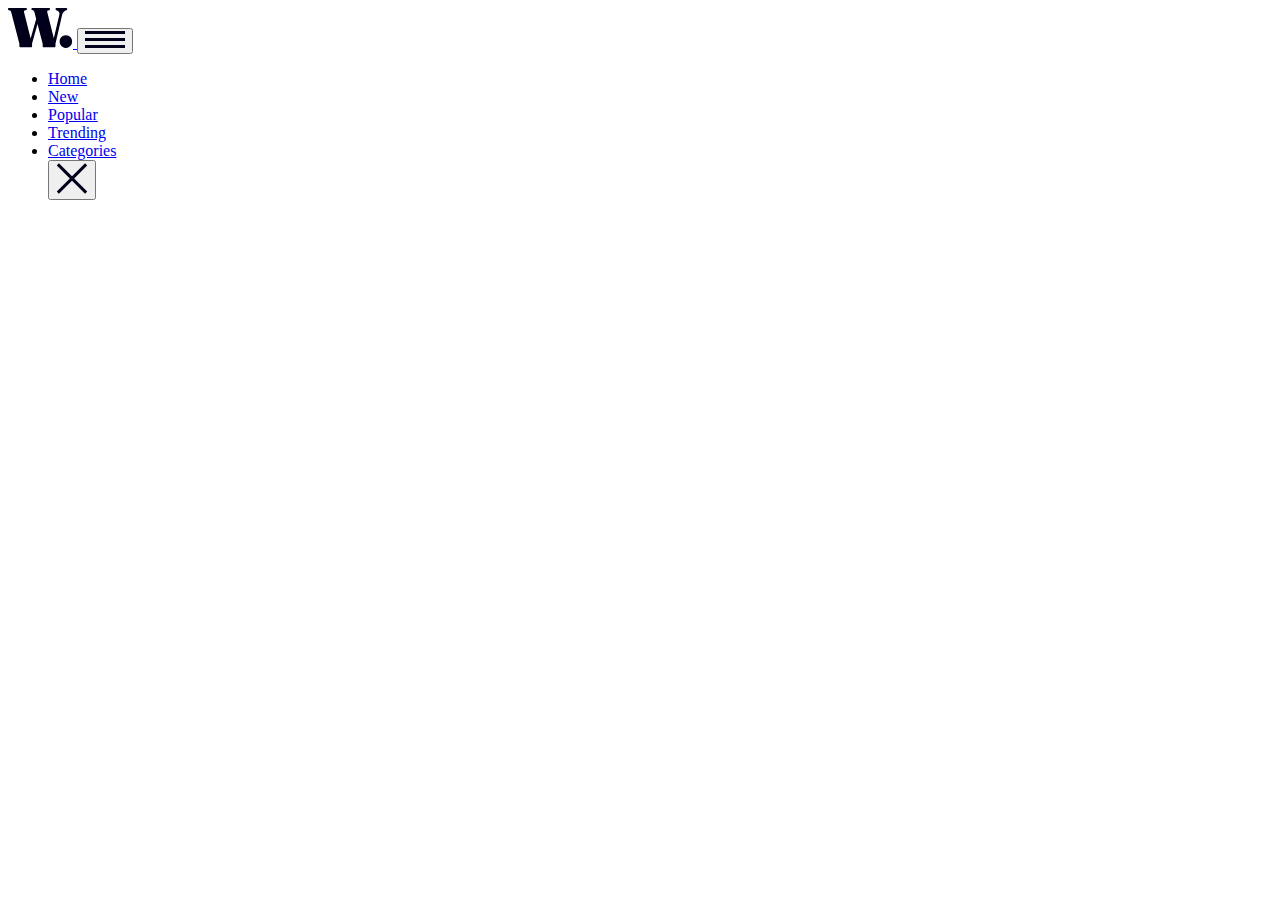
==== vite-project/index.html @ 89542607 "fixing js for mobile nav" ====
<!DOCTYPE html>
<html lang="en">
  <head>
    <meta charset="UTF-8" />
    <link rel="icon" type="image/svg+xml" href="/vite.svg" />
    <meta name="viewport" content="width=device-width, initial-scale=1.0" />
    <title>News Homepage</title>
  </head>
  <body>
    <div class="nav--bkg"></div>
    <div class="body__wrapper">
      <nav>
        <div class="wrapper">
          <nav>
            <a href="/" class="site--link" aria-label="go to homepage"><svg width="65" height="40" xmlns="http://www.w3.org/2000/svg"><path d="M23.016 39.2c.317 0 .574-.093.77-.28.196-.187.294-.457.294-.812v-1.82c0-.448.033-.84.098-1.176.065-.336.145-.663.238-.98l5.09-18.122 4.822 18.57c.112.384.193.682.243.895l.023.099c.047.215.07.453.07.714v1.82c0 .355.098.625.294.812.196.187.453.28.77.28h10.696c.299 0 .55-.093.756-.28.205-.187.308-.457.308-.812v-1.82c0-.373.023-.705.07-.994.047-.29.135-.677.266-1.162L54.04 7.224c.299-1.25.765-2.254 1.4-3.01.635-.756 1.363-1.311 2.184-1.666l.672-.308c.336-.168.574-.331.714-.49.14-.159.21-.369.21-.63 0-.336-.117-.607-.35-.812C58.637.103 58.287 0 57.82 0h-8.904c-.467 0-.817.103-1.05.308-.233.205-.35.476-.35.812 0 .261.06.471.182.63.121.159.313.303.574.434l.616.224c1.12.41 1.871.999 2.254 1.764s.453 1.661.21 2.688l-5.535 23.486-6.477-25.81c-.133-.58-.17-1.018-.11-1.31l.026-.104c.093-.29.317-.49.672-.602l1.232-.336c.299-.112.518-.257.658-.434a.986.986 0 0 0 .21-.63c0-.355-.112-.63-.336-.826C41.468.098 41.122 0 40.656 0H24.78c-.448 0-.789.098-1.022.294-.233.196-.35.471-.35.826 0 .224.06.415.182.574.121.159.322.294.602.406l1.176.42c.261.093.462.243.602.448.14.205.294.607.462 1.204l1.751 6.742-5.553 19.475L16.128 4.48c-.147-.49-.194-.898-.14-1.223l.028-.135c.093-.345.327-.574.7-.686l1.456-.336c.504-.168.756-.504.756-1.008 0-.336-.112-.602-.336-.798C18.368.098 18.022 0 17.556 0H1.344C.896 0 .56.098.336.294.112.49 0 .756 0 1.092c0 .224.056.434.168.63.112.196.29.35.532.462l1.232.392c.355.13.625.308.812.532.187.224.345.579.476 1.064l7.84 30.408c.112.43.191.751.238.966.047.215.07.462.07.742v1.82c0 .355.103.625.308.812.205.187.467.28.784.28h10.556Zm34.804.7c1.195 0 2.263-.29 3.206-.868a6.338 6.338 0 0 0 2.24-2.338c.55-.98.826-2.04.826-3.178 0-1.157-.275-2.212-.826-3.164a6.325 6.325 0 0 0-2.24-2.282c-.943-.57-2.011-.854-3.206-.854-1.157 0-2.207.285-3.15.854a6.325 6.325 0 0 0-2.24 2.282c-.55.952-.826 2.007-.826 3.164 0 1.139.275 2.198.826 3.178.55.98 1.297 1.76 2.24 2.338.943.579 1.993.868 3.15.868Z" fill="#00001A"/></svg>
            </a>
            <button class="btn--nav site--link" aria-label="open mobile navigation" aria-expanded="false" aria-controls="mobileNav" id="mobileNavBtn"><svg width="40" height="17" xmlns="http://www.w3.org/2000/svg"><g fill="#00001A" fill-rule="evenodd"><path d="M0 0h40v3H0zM0 7h40v3H0zM0 14h40v3H0z"/><path d="M0 0h40v3H0z"/></g></svg></button>
            <ul role="list" id="mobileNav" class="nav--links">
              <li>
                <a href="/" tabindex="-1" class="nav--link site--link">Home</a>
              </li>
              <li>
                <a href="/" class="nav--link site--link">New</a>
              </li>
              <li>
                <a href="/" tabindex="-1" class="nav--link site--link">Popular</a>
              </li>
              <li>
                <a href="/" tabindex="-1" class="nav--link site--link">Trending</a>
              </li>
              <li>
                <a href="/" tabindex="-1" class="nav--link site--link">Categories</a>
              </li>
              <button id="closeBtn" class="site--link close--btn" aria-label="close mobile nav"><svg width="32" height="31" xmlns="http://www.w3.org/2000/svg"><g fill="#00001A" fill-rule="evenodd"><path d="m2.919.297 28.284 28.284-2.122 2.122L.797 2.419z"/><path d="M.797 28.581 29.081.297l2.122 2.122L2.919 30.703z"/></g>
              </svg>
            </button>
            </ul>
          </nav>
        </div>
      </nav>
      <main id="main">

      </main>
    </div>
    <script type="module" src="/main.js"></script>
  </body>
</html>
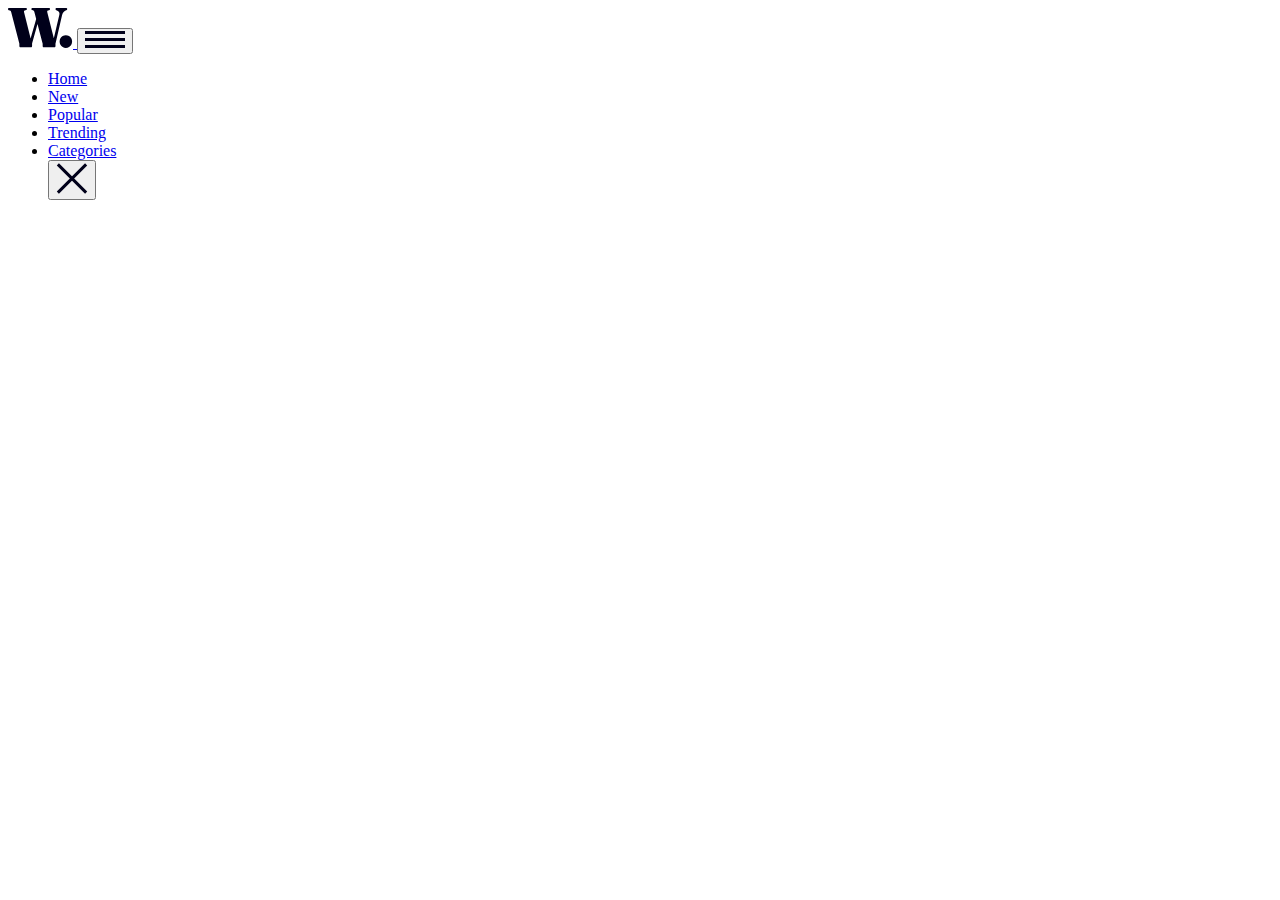
==== commit 538209f4: "finshed js for mobile nav" ====
--- a/vite-project/index.html
+++ b/vite-project/index.html
@@ -14,6 +14,7 @@
           <nav>
             <a href="/" class="site--link" aria-label="go to homepage"><svg width="65" height="40" xmlns="http://www.w3.org/2000/svg"><path d="M23.016 39.2c.317 0 .574-.093.77-.28.196-.187.294-.457.294-.812v-1.82c0-.448.033-.84.098-1.176.065-.336.145-.663.238-.98l5.09-18.122 4.822 18.57c.112.384.193.682.243.895l.023.099c.047.215.07.453.07.714v1.82c0 .355.098.625.294.812.196.187.453.28.77.28h10.696c.299 0 .55-.093.756-.28.205-.187.308-.457.308-.812v-1.82c0-.373.023-.705.07-.994.047-.29.135-.677.266-1.162L54.04 7.224c.299-1.25.765-2.254 1.4-3.01.635-.756 1.363-1.311 2.184-1.666l.672-.308c.336-.168.574-.331.714-.49.14-.159.21-.369.21-.63 0-.336-.117-.607-.35-.812C58.637.103 58.287 0 57.82 0h-8.904c-.467 0-.817.103-1.05.308-.233.205-.35.476-.35.812 0 .261.06.471.182.63.121.159.313.303.574.434l.616.224c1.12.41 1.871.999 2.254 1.764s.453 1.661.21 2.688l-5.535 23.486-6.477-25.81c-.133-.58-.17-1.018-.11-1.31l.026-.104c.093-.29.317-.49.672-.602l1.232-.336c.299-.112.518-.257.658-.434a.986.986 0 0 0 .21-.63c0-.355-.112-.63-.336-.826C41.468.098 41.122 0 40.656 0H24.78c-.448 0-.789.098-1.022.294-.233.196-.35.471-.35.826 0 .224.06.415.182.574.121.159.322.294.602.406l1.176.42c.261.093.462.243.602.448.14.205.294.607.462 1.204l1.751 6.742-5.553 19.475L16.128 4.48c-.147-.49-.194-.898-.14-1.223l.028-.135c.093-.345.327-.574.7-.686l1.456-.336c.504-.168.756-.504.756-1.008 0-.336-.112-.602-.336-.798C18.368.098 18.022 0 17.556 0H1.344C.896 0 .56.098.336.294.112.49 0 .756 0 1.092c0 .224.056.434.168.63.112.196.29.35.532.462l1.232.392c.355.13.625.308.812.532.187.224.345.579.476 1.064l7.84 30.408c.112.43.191.751.238.966.047.215.07.462.07.742v1.82c0 .355.103.625.308.812.205.187.467.28.784.28h10.556Zm34.804.7c1.195 0 2.263-.29 3.206-.868a6.338 6.338 0 0 0 2.24-2.338c.55-.98.826-2.04.826-3.178 0-1.157-.275-2.212-.826-3.164a6.325 6.325 0 0 0-2.24-2.282c-.943-.57-2.011-.854-3.206-.854-1.157 0-2.207.285-3.15.854a6.325 6.325 0 0 0-2.24 2.282c-.55.952-.826 2.007-.826 3.164 0 1.139.275 2.198.826 3.178.55.98 1.297 1.76 2.24 2.338.943.579 1.993.868 3.15.868Z" fill="#00001A"/></svg>
             </a>
+          
             <button class="btn--nav site--link" aria-label="open mobile navigation" aria-expanded="false" aria-controls="mobileNav" id="mobileNavBtn"><svg width="40" height="17" xmlns="http://www.w3.org/2000/svg"><g fill="#00001A" fill-rule="evenodd"><path d="M0 0h40v3H0zM0 7h40v3H0zM0 14h40v3H0z"/><path d="M0 0h40v3H0z"/></g></svg></button>
             <ul role="list" id="mobileNav" class="nav--links">
               <li>
@@ -31,7 +32,7 @@
               <li>
                 <a href="/" tabindex="-1" class="nav--link site--link">Categories</a>
               </li>
-              <button id="closeBtn" class="site--link close--btn" aria-label="close mobile nav"><svg width="32" height="31" xmlns="http://www.w3.org/2000/svg"><g fill="#00001A" fill-rule="evenodd"><path d="m2.919.297 28.284 28.284-2.122 2.122L.797 2.419z"/><path d="M.797 28.581 29.081.297l2.122 2.122L2.919 30.703z"/></g>
+              <button id="closeBtn" class="site--link close--btn" aria-label="close mobile nav" tabindex="-1"><svg width="32" height="31" xmlns="http://www.w3.org/2000/svg"><g fill="#00001A" fill-rule="evenodd"><path d="m2.919.297 28.284 28.284-2.122 2.122L.797 2.419z"/><path d="M.797 28.581 29.081.297l2.122 2.122L2.919 30.703z"/></g>
               </svg>
             </button>
             </ul>
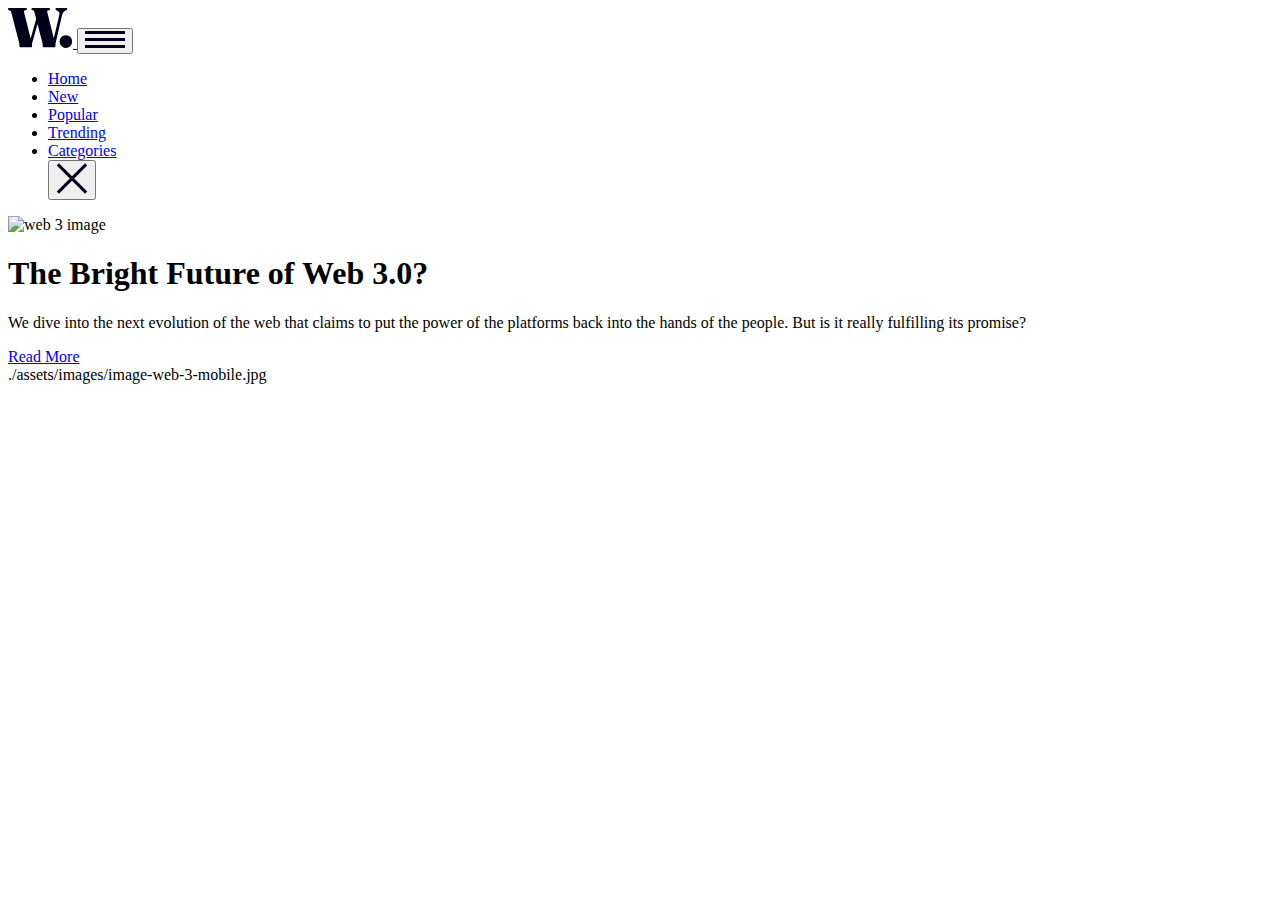
==== commit 1a05f401: "header section" ====
--- a/vite-project/index.html
+++ b/vite-project/index.html
@@ -40,9 +40,23 @@
         </div>
       </nav>
       <main id="main">
-
+        <div class="flex--wrapper wrapper">
+          <header class="grid--lg">
+            <picture>
+              <source media="(max-width: 49.9375rem)" srcset="./assets/images/image-web-3-mobile.jpg">
+              <source media="(min-width: 50rem)" srcset="./assets/images/image-web-3-desktop.jpg">
+              <img src="./public/assets/images/image-web-3-mobile.jpg" alt="web 3 image">
+            </picture>
+              <div class="flex--wrapper">
+                <h1>The Bright Future of Web 3.0?</h1>
+                <p>We dive into the next evolution of the web that claims to put the power of the platforms back into the hands of the people.
+                  But is it really fulfilling its promise?</p>
+                  <a href="#" class="btn">Read More</a>
+                </div>
+        </header>
+        </div>
       </main>
     </div>
     <script type="module" src="/main.js"></script>
   </body>
-</html>
+</html>./assets/images/image-web-3-mobile.jpg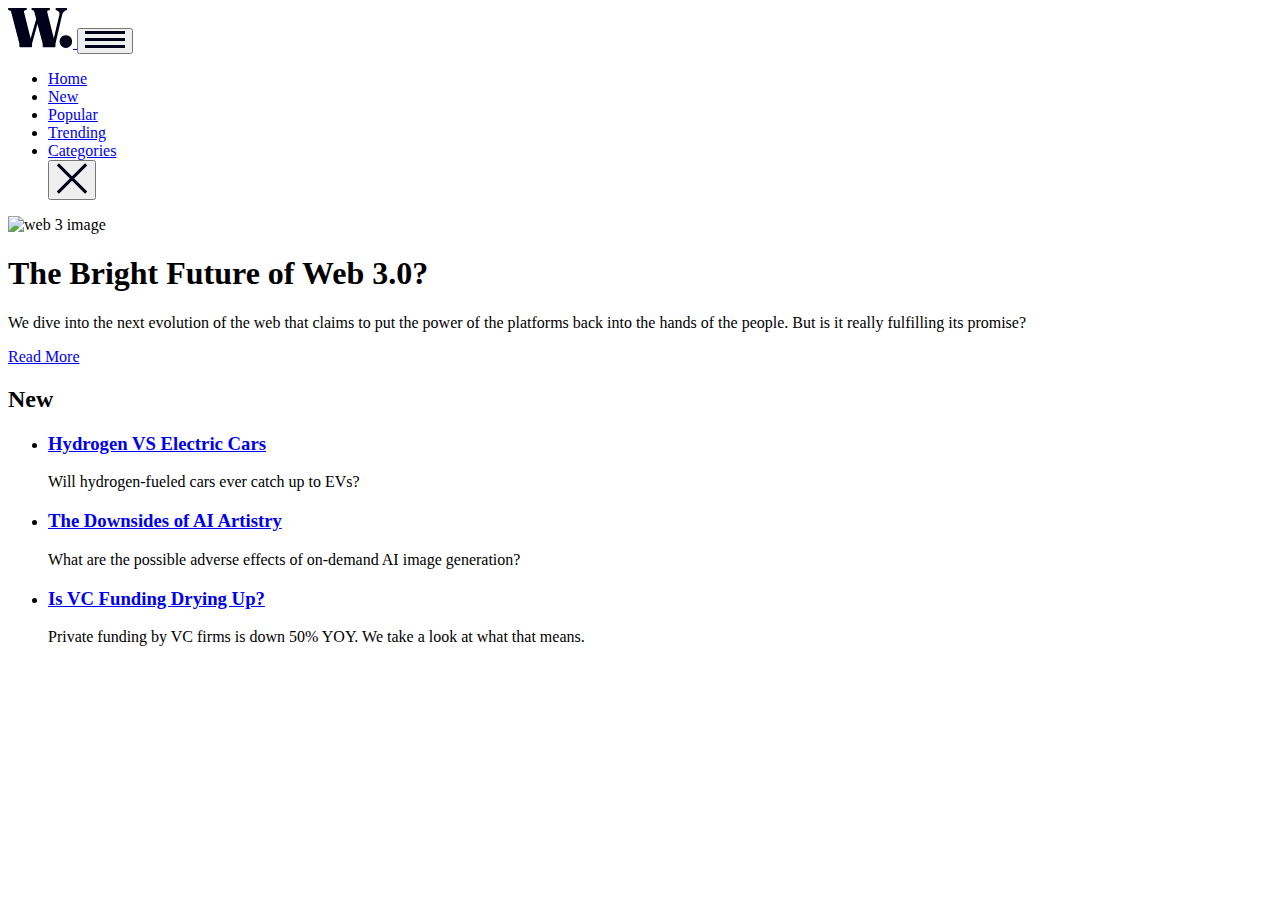
==== commit fbf6498d: "fixed flex wrapper and styled new articles section" ====
--- a/vite-project/index.html
+++ b/vite-project/index.html
@@ -12,10 +12,29 @@
       <nav>
         <div class="wrapper">
           <nav>
-            <a href="/" class="site--link" aria-label="go to homepage"><svg width="65" height="40" xmlns="http://www.w3.org/2000/svg"><path d="M23.016 39.2c.317 0 .574-.093.77-.28.196-.187.294-.457.294-.812v-1.82c0-.448.033-.84.098-1.176.065-.336.145-.663.238-.98l5.09-18.122 4.822 18.57c.112.384.193.682.243.895l.023.099c.047.215.07.453.07.714v1.82c0 .355.098.625.294.812.196.187.453.28.77.28h10.696c.299 0 .55-.093.756-.28.205-.187.308-.457.308-.812v-1.82c0-.373.023-.705.07-.994.047-.29.135-.677.266-1.162L54.04 7.224c.299-1.25.765-2.254 1.4-3.01.635-.756 1.363-1.311 2.184-1.666l.672-.308c.336-.168.574-.331.714-.49.14-.159.21-.369.21-.63 0-.336-.117-.607-.35-.812C58.637.103 58.287 0 57.82 0h-8.904c-.467 0-.817.103-1.05.308-.233.205-.35.476-.35.812 0 .261.06.471.182.63.121.159.313.303.574.434l.616.224c1.12.41 1.871.999 2.254 1.764s.453 1.661.21 2.688l-5.535 23.486-6.477-25.81c-.133-.58-.17-1.018-.11-1.31l.026-.104c.093-.29.317-.49.672-.602l1.232-.336c.299-.112.518-.257.658-.434a.986.986 0 0 0 .21-.63c0-.355-.112-.63-.336-.826C41.468.098 41.122 0 40.656 0H24.78c-.448 0-.789.098-1.022.294-.233.196-.35.471-.35.826 0 .224.06.415.182.574.121.159.322.294.602.406l1.176.42c.261.093.462.243.602.448.14.205.294.607.462 1.204l1.751 6.742-5.553 19.475L16.128 4.48c-.147-.49-.194-.898-.14-1.223l.028-.135c.093-.345.327-.574.7-.686l1.456-.336c.504-.168.756-.504.756-1.008 0-.336-.112-.602-.336-.798C18.368.098 18.022 0 17.556 0H1.344C.896 0 .56.098.336.294.112.49 0 .756 0 1.092c0 .224.056.434.168.63.112.196.29.35.532.462l1.232.392c.355.13.625.308.812.532.187.224.345.579.476 1.064l7.84 30.408c.112.43.191.751.238.966.047.215.07.462.07.742v1.82c0 .355.103.625.308.812.205.187.467.28.784.28h10.556Zm34.804.7c1.195 0 2.263-.29 3.206-.868a6.338 6.338 0 0 0 2.24-2.338c.55-.98.826-2.04.826-3.178 0-1.157-.275-2.212-.826-3.164a6.325 6.325 0 0 0-2.24-2.282c-.943-.57-2.011-.854-3.206-.854-1.157 0-2.207.285-3.15.854a6.325 6.325 0 0 0-2.24 2.282c-.55.952-.826 2.007-.826 3.164 0 1.139.275 2.198.826 3.178.55.98 1.297 1.76 2.24 2.338.943.579 1.993.868 3.15.868Z" fill="#00001A"/></svg>
+            <a href="/" class="site--link" aria-label="go to homepage"
+              ><svg width="65" height="40" xmlns="http://www.w3.org/2000/svg">
+                <path
+                  d="M23.016 39.2c.317 0 .574-.093.77-.28.196-.187.294-.457.294-.812v-1.82c0-.448.033-.84.098-1.176.065-.336.145-.663.238-.98l5.09-18.122 4.822 18.57c.112.384.193.682.243.895l.023.099c.047.215.07.453.07.714v1.82c0 .355.098.625.294.812.196.187.453.28.77.28h10.696c.299 0 .55-.093.756-.28.205-.187.308-.457.308-.812v-1.82c0-.373.023-.705.07-.994.047-.29.135-.677.266-1.162L54.04 7.224c.299-1.25.765-2.254 1.4-3.01.635-.756 1.363-1.311 2.184-1.666l.672-.308c.336-.168.574-.331.714-.49.14-.159.21-.369.21-.63 0-.336-.117-.607-.35-.812C58.637.103 58.287 0 57.82 0h-8.904c-.467 0-.817.103-1.05.308-.233.205-.35.476-.35.812 0 .261.06.471.182.63.121.159.313.303.574.434l.616.224c1.12.41 1.871.999 2.254 1.764s.453 1.661.21 2.688l-5.535 23.486-6.477-25.81c-.133-.58-.17-1.018-.11-1.31l.026-.104c.093-.29.317-.49.672-.602l1.232-.336c.299-.112.518-.257.658-.434a.986.986 0 0 0 .21-.63c0-.355-.112-.63-.336-.826C41.468.098 41.122 0 40.656 0H24.78c-.448 0-.789.098-1.022.294-.233.196-.35.471-.35.826 0 .224.06.415.182.574.121.159.322.294.602.406l1.176.42c.261.093.462.243.602.448.14.205.294.607.462 1.204l1.751 6.742-5.553 19.475L16.128 4.48c-.147-.49-.194-.898-.14-1.223l.028-.135c.093-.345.327-.574.7-.686l1.456-.336c.504-.168.756-.504.756-1.008 0-.336-.112-.602-.336-.798C18.368.098 18.022 0 17.556 0H1.344C.896 0 .56.098.336.294.112.49 0 .756 0 1.092c0 .224.056.434.168.63.112.196.29.35.532.462l1.232.392c.355.13.625.308.812.532.187.224.345.579.476 1.064l7.84 30.408c.112.43.191.751.238.966.047.215.07.462.07.742v1.82c0 .355.103.625.308.812.205.187.467.28.784.28h10.556Zm34.804.7c1.195 0 2.263-.29 3.206-.868a6.338 6.338 0 0 0 2.24-2.338c.55-.98.826-2.04.826-3.178 0-1.157-.275-2.212-.826-3.164a6.325 6.325 0 0 0-2.24-2.282c-.943-.57-2.011-.854-3.206-.854-1.157 0-2.207.285-3.15.854a6.325 6.325 0 0 0-2.24 2.282c-.55.952-.826 2.007-.826 3.164 0 1.139.275 2.198.826 3.178.55.98 1.297 1.76 2.24 2.338.943.579 1.993.868 3.15.868Z"
+                  fill="#00001A"
+                />
+              </svg>
             </a>
-          
-            <button class="btn--nav site--link" aria-label="open mobile navigation" aria-expanded="false" aria-controls="mobileNav" id="mobileNavBtn"><svg width="40" height="17" xmlns="http://www.w3.org/2000/svg"><g fill="#00001A" fill-rule="evenodd"><path d="M0 0h40v3H0zM0 7h40v3H0zM0 14h40v3H0z"/><path d="M0 0h40v3H0z"/></g></svg></button>
+
+            <button
+              class="btn--nav site--link"
+              aria-label="open mobile navigation"
+              aria-expanded="false"
+              aria-controls="mobileNav"
+              id="mobileNavBtn"
+            >
+              <svg width="40" height="17" xmlns="http://www.w3.org/2000/svg">
+                <g fill="#00001A" fill-rule="evenodd">
+                  <path d="M0 0h40v3H0zM0 7h40v3H0zM0 14h40v3H0z" />
+                  <path d="M0 0h40v3H0z" />
+                </g>
+              </svg>
+            </button>
             <ul role="list" id="mobileNav" class="nav--links">
               <li>
                 <a href="/" tabindex="-1" class="nav--link site--link">Home</a>
@@ -24,39 +43,92 @@
                 <a href="/" class="nav--link site--link">New</a>
               </li>
               <li>
-                <a href="/" tabindex="-1" class="nav--link site--link">Popular</a>
+                <a href="/" tabindex="-1" class="nav--link site--link"
+                  >Popular</a
+                >
               </li>
               <li>
-                <a href="/" tabindex="-1" class="nav--link site--link">Trending</a>
+                <a href="/" tabindex="-1" class="nav--link site--link"
+                  >Trending</a
+                >
               </li>
               <li>
-                <a href="/" tabindex="-1" class="nav--link site--link">Categories</a>
+                <a href="/" tabindex="-1" class="nav--link site--link"
+                  >Categories</a
+                >
               </li>
-              <button id="closeBtn" class="site--link close--btn" aria-label="close mobile nav" tabindex="-1"><svg width="32" height="31" xmlns="http://www.w3.org/2000/svg"><g fill="#00001A" fill-rule="evenodd"><path d="m2.919.297 28.284 28.284-2.122 2.122L.797 2.419z"/><path d="M.797 28.581 29.081.297l2.122 2.122L2.919 30.703z"/></g>
-              </svg>
-            </button>
+              <button
+                id="closeBtn"
+                class="site--link close--btn"
+                aria-label="close mobile nav"
+                tabindex="-1"
+              >
+                <svg width="32" height="31" xmlns="http://www.w3.org/2000/svg">
+                  <g fill="#00001A" fill-rule="evenodd">
+                    <path
+                      d="m2.919.297 28.284 28.284-2.122 2.122L.797 2.419z"
+                    />
+                    <path
+                      d="M.797 28.581 29.081.297l2.122 2.122L2.919 30.703z"
+                    />
+                  </g>
+                </svg>
+              </button>
             </ul>
           </nav>
         </div>
       </nav>
       <main id="main">
-        <div class="flex--wrapper wrapper">
-          <header class="grid--lg">
-            <picture>
-              <source media="(max-width: 49.9375rem)" srcset="./assets/images/image-web-3-mobile.jpg">
-              <source media="(min-width: 50rem)" srcset="./assets/images/image-web-3-desktop.jpg">
-              <img src="./public/assets/images/image-web-3-mobile.jpg" alt="web 3 image">
-            </picture>
+          <div class="flex--wrapper wrapper">
+            <header class="grid--lg">
+              <picture>
+                <source
+                  media="(max-width: 49.9375rem)"
+                  srcset="./assets/images/image-web-3-mobile.jpg"
+                />
+                <source
+                  media="(min-width: 50rem)"
+                  srcset="./assets/images/image-web-3-desktop.jpg"
+                />
+                <img
+                  src="./public/assets/images/image-web-3-mobile.jpg"
+                  alt="web 3 image"
+                />
+              </picture>
               <div class="flex--wrapper">
                 <h1>The Bright Future of Web 3.0?</h1>
-                <p>We dive into the next evolution of the web that claims to put the power of the platforms back into the hands of the people.
-                  But is it really fulfilling its promise?</p>
-                  <a href="#" class="btn">Read More</a>
-                </div>
-        </header>
-        </div>
+                <p>
+                  We dive into the next evolution of the web that claims to put
+                  the power of the platforms back into the hands of the people.
+                  But is it really fulfilling its promise?
+                </p>
+                <a href="#" class="btn">Read More</a>
+              </div>
+                   </header>
+                   <section aria-labelledby="new__articles">
+                    <div class="grid--lg">
+            <h2 id="new__articles">New</h2>
+            <div class="grid__sm">
+              <ul role="list" class="grid--xl">
+                <li class="new__article grid--xs">
+                  <h3><a href="#" class="site--link site--link--alt">Hydrogen VS Electric Cars</a></h3>
+                  <p>Will hydrogen-fueled cars ever catch up to EVs?</p>
+                </li>
+                <li class="new__article grid--xs">
+                  <h3><a href="#" class="site--link site--link--alt">The Downsides of AI Artistry</a></h3>
+                  <p>What are the possible adverse effects of on-demand AI image generation?</p>
+                </li>
+                <li class="new__article grid--xs">
+                  <h3><a href="#" class="site--link site--link--alt">Is VC Funding Drying Up?</a></h3>
+                  <p>Private funding by VC firms is down 50% YOY. We take a look at what that means.</p>
+                </li>
+              </ul>
+            </div>
+                    </div>
+                   </section>
+          </div>
       </main>
     </div>
     <script type="module" src="/main.js"></script>
   </body>
-</html>./assets/images/image-web-3-mobile.jpg+</html>
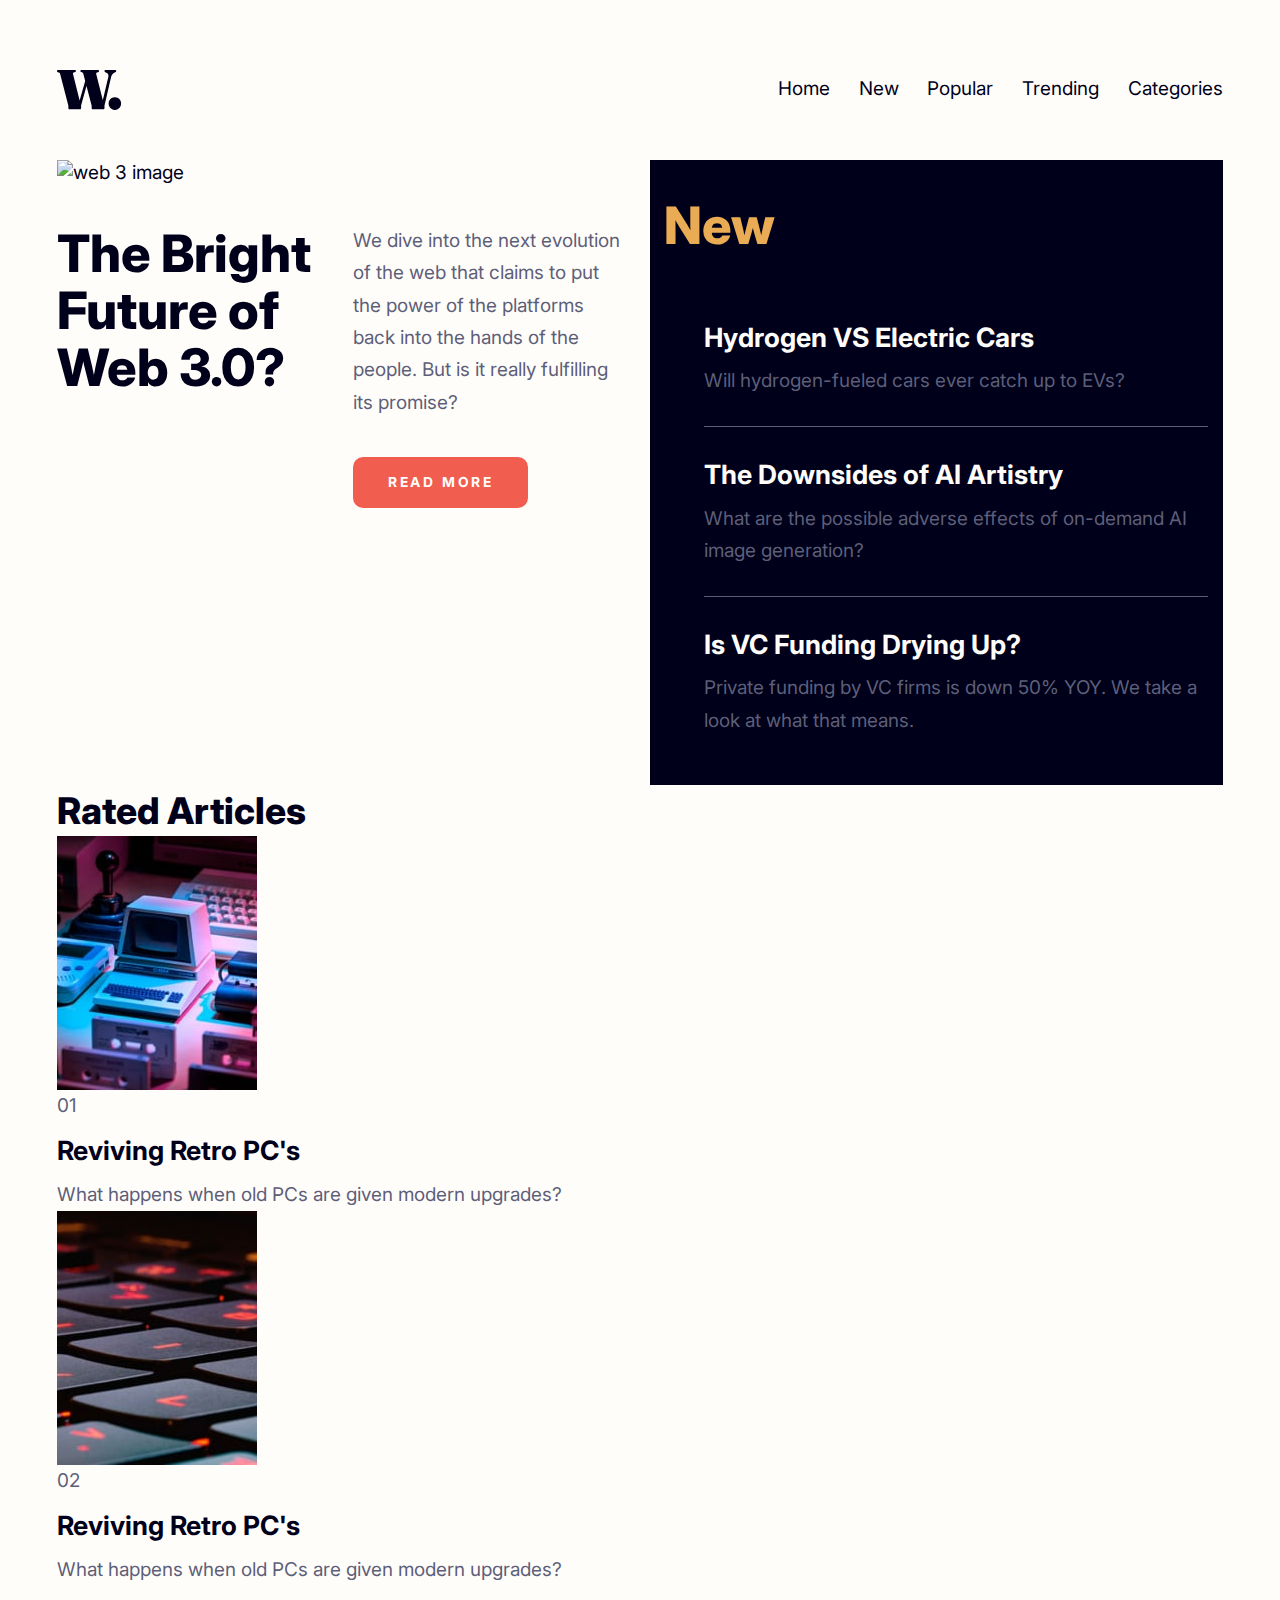
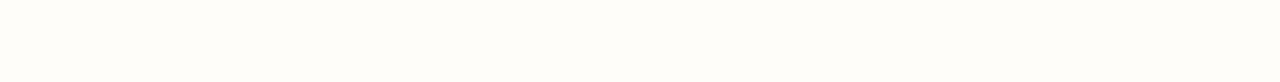
==== commit 554336cf: "finished new article section" ====
--- a/vite-project/index.html
+++ b/vite-project/index.html
@@ -4,6 +4,7 @@
     <meta charset="UTF-8" />
     <link rel="icon" type="image/svg+xml" href="/vite.svg" />
     <meta name="viewport" content="width=device-width, initial-scale=1.0" />
+    <link rel="stylesheet" href="./style.css">
     <title>News Homepage</title>
   </head>
   <body>
@@ -79,24 +80,25 @@
         </div>
       </nav>
       <main id="main">
-          <div class="flex--wrapper wrapper">
-            <header class="grid--lg">
-              <picture>
-                <source
-                  media="(max-width: 49.9375rem)"
-                  srcset="./assets/images/image-web-3-mobile.jpg"
-                />
-                <source
-                  media="(min-width: 50rem)"
-                  srcset="./assets/images/image-web-3-desktop.jpg"
-                />
-                <img
-                  src="./public/assets/images/image-web-3-mobile.jpg"
-                  alt="web 3 image"
-                />
-              </picture>
-              <div class="flex--wrapper">
-                <h1>The Bright Future of Web 3.0?</h1>
+        <div class="flex--wrapper wrapper">
+          <header class="grid--lg">
+            <picture>
+              <source
+                media="(max-width: 49.9375rem)"
+                srcset="./assets/images/image-web-3-mobile.jpg"
+              />
+              <source
+                media="(min-width: 50rem)"
+                srcset="./assets/images/image-web-3-desktop.jpg"
+              />
+              <img
+                src="./public/assets/images/image-web-3-mobile.jpg"
+                alt="web 3 image"
+              />
+            </picture>
+            <div class="flex--wrapper">
+              <h1>The Bright Future of Web 3.0?</h1>
+              <div class="grid--lg">
                 <p>
                   We dive into the next evolution of the web that claims to put
                   the power of the platforms back into the hands of the people.
@@ -104,29 +106,69 @@
                 </p>
                 <a href="#" class="btn">Read More</a>
               </div>
-                   </header>
-                   <section aria-labelledby="new__articles">
-                    <div class="grid--lg">
-            <h2 id="new__articles">New</h2>
-            <div class="grid__sm">
-              <ul role="list" class="grid--xl">
-                <li class="new__article grid--xs">
-                  <h3><a href="#" class="site--link site--link--alt">Hydrogen VS Electric Cars</a></h3>
-                  <p>Will hydrogen-fueled cars ever catch up to EVs?</p>
-                </li>
-                <li class="new__article grid--xs">
-                  <h3><a href="#" class="site--link site--link--alt">The Downsides of AI Artistry</a></h3>
-                  <p>What are the possible adverse effects of on-demand AI image generation?</p>
-                </li>
-                <li class="new__article grid--xs">
-                  <h3><a href="#" class="site--link site--link--alt">Is VC Funding Drying Up?</a></h3>
-                  <p>Private funding by VC firms is down 50% YOY. We take a look at what that means.</p>
-                </li>
-              </ul>
             </div>
-                    </div>
-                   </section>
-          </div>
+          </header>
+          <section aria-labelledby="new__articles">
+            <div class="grid--lg">
+              <h2 id="new__articles">New</h2>
+              <div class="grid__sm">
+                <ul role="list" class="grid--xl">
+                  <li class="new__article grid--xs">
+                    <h3>
+                      <a href="#" class="site--link site--link--alt"
+                        >Hydrogen VS Electric Cars</a
+                      >
+                    </h3>
+                    <p>Will hydrogen-fueled cars ever catch up to EVs?</p>
+                  </li>
+                  <li class="new__article grid--xs">
+                    <h3>
+                      <a href="#" class="site--link site--link--alt"
+                        >The Downsides of AI Artistry</a
+                      >
+                    </h3>
+                    <p>
+                      What are the possible adverse effects of on-demand AI
+                      image generation?
+                    </p>
+                  </li>
+                  <li class="new__article grid--xs">
+                    <h3>
+                      <a href="#" class="site--link site--link--alt"
+                        >Is VC Funding Drying Up?</a
+                      >
+                    </h3>
+                    <p>
+                      Private funding by VC firms is down 50% YOY. We take a
+                      look at what that means.
+                    </p>
+                  </li>
+                </ul>
+              </div>
+            </div>
+          </section>
+        </div>
+        <section aria-labelledby="rated__articles">
+         <h2 id="rated__articles" class="sr-only">Rated Articles</h2>
+         <div class="article__wrapper">
+          <article top__article>
+            <img class="top__article--img" src="/assets/images/image-retro-pcs.jpg" alt="retro pc's">
+            <div class="grid--xs">
+              <p class="article__number">01</p>
+              <h3><a href="#" class="site--link">Reviving Retro PC's</a></h3>
+              <p>What happens when old PCs are given modern upgrades?</p>
+            </div>
+          </article>
+          <article top__article>
+            <img class="top__article--img" src="/assets/images/image-top-laptops.jpg" alt="top laptops">
+            <div class="grid--xs">
+              <p class="article__number">02</p>
+              <h3><a href="#" class="site--link">Reviving Retro PC's</a></h3>
+              <p>What happens when old PCs are given modern upgrades?</p>
+            </div>
+          </article>
+         </div>
+        </section>
       </main>
     </div>
     <script type="module" src="/main.js"></script>
--- a/vite-project/style.css
+++ b/vite-project/style.css
@@ -0,0 +1,389 @@
+@import url("https://fonts.googleapis.com/css2?family=Inter:wght@400;700;800&display=swap");
+
+:root {
+  --ff-primary: "Inter", sans-serif;
+
+  --primary-soft-orange: hsl(35, 77%, 62%); /* accent 1 */
+  --primary-soft-red: hsl(5, 85%, 63%); /* accent 2 */
+
+  --neutral-off-white: hsl(36, 100%, 99%); /* bkg */
+  --neutral-gray-blue: hsl(233, 8%, 79%); /* light */
+  --neutral-dark-gray: hsl(236, 13%, 42%); /* muted */
+  --neutral-dark-blue: hsl(240, 100%, 5%); /* text */
+
+  /* FONT SIZES */
+
+  /* Step -1: 11.67px → 14.14px */
+  --fs-300: clamp(0.73rem, calc(0.68rem + 0.23vw), 0.88rem);
+
+  /* Step 0: 14.00px → 20.00px */
+  --fs-400: clamp(0.88rem, calc(0.74rem + 0.56vw), 1.25rem);
+
+  /* Step 1: 16.80px → 28.28px */
+  --fs-500: clamp(1.05rem, calc(0.8rem + 1.08vw), 1.77rem);
+
+  /* Step 2: 20.16px → 39.99px */
+  --fs-600: clamp(1.26rem, calc(0.82rem + 1.86vw), 2.5rem);
+
+  /* Step 3: 24.19px → 56.54px */
+  --fs-700: clamp(1.51rem, calc(0.8rem + 3.04vw), 3.53rem);
+
+  /* Step 4: 29.03px → 79.95px */
+  --fs-800: clamp(1.81rem, calc(0.69rem + 4.78vw), 5rem);
+
+  /* Step 5: 34.84px → 113.05px */
+  --fs-900: clamp(2.18rem, calc(0.46rem + 7.34vw), 7.07rem);
+
+  /* SPACING */
+
+  /* Space 3xs: 4px → 5px */
+  --space-3xs: clamp(0.25rem, calc(0.23rem + 0.09vw), 0.31rem);
+
+  /* Space 2xs: 7px → 10px */
+  --space-2xs: clamp(0.44rem, calc(0.37rem + 0.28vw), 0.63rem);
+
+  /* Space xs: 11px → 15px */
+  --space-xs: clamp(0.69rem, calc(0.6rem + 0.38vw), 0.94rem);
+
+  /* Space s: 14px → 20px */
+  --space-sm: clamp(0.88rem, calc(0.74rem + 0.56vw), 1.25rem);
+
+  /* Space m: 21px → 30px */
+  --space-md: clamp(1.31rem, calc(1.11rem + 0.85vw), 1.88rem);
+
+  /* Space l: 28px → 40px */
+  --space-lg: clamp(1.75rem, calc(1.49rem + 1.13vw), 2.5rem);
+
+  /* Space xl: 42px → 60px */
+  --space-xl: clamp(2.63rem, calc(2.23rem + 1.69vw), 3.75rem);
+
+  /* Space 2xl: 56px → 80px */
+  --space-2xl: clamp(3.5rem, calc(2.97rem + 2.25vw), 5rem);
+
+  /* Space 3xl: 84px → 120px */
+  --space-3xl: clamp(5.25rem, calc(4.46rem + 3.38vw), 7.5rem);
+}
+
+/* https://piccalil.li/blog/a-modern-css-reset */
+
+/* Box sizing rules */
+*,
+*::before,
+*::after {
+  box-sizing: border-box;
+}
+
+/* Remove default margin */
+body,
+h1,
+h2,
+h3,
+h4,
+p,
+figure,
+blockquote,
+dl,
+dd {
+  margin: 0;
+}
+
+/* Remove list styles on ul, ol elements with a list role, which suggests default styling will be removed */
+ul[role="list"],
+ol[role="list"] {
+  list-style: none;
+}
+
+/* Set core root defaults */
+html:focus-within {
+  scroll-behavior: smooth;
+}
+
+/* Set core body defaults */
+body {
+  min-height: 100vh;
+  text-rendering: optimizeSpeed;
+  line-height: 1.5;
+}
+
+/* A elements that don't have a class get default styles */
+a:not([class]) {
+  text-decoration-skip-ink: auto;
+}
+
+/* Make images easier to work with */
+img,
+picture,
+svg {
+  max-width: 100%;
+  display: block;
+}
+
+/* Inherit fonts for inputs and buttons */
+input,
+button,
+textarea,
+select {
+  font: inherit;
+}
+
+/* Remove all animations, transitions and smooth scroll for people that prefer not to see them */
+@media (prefers-reduced-motion: reduce) {
+  html:focus-within {
+    scroll-behavior: auto;
+  }
+
+  *,
+  *::before,
+  *::after {
+    animation-duration: 0.01ms !important;
+    animation-iteration-count: 1 !important;
+    transition-duration: 0.01ms !important;
+    scroll-behavior: auto !important;
+  }
+}
+
+/* UTILITY CLASSES */
+
+.grid--xs {
+  display: grid;
+  gap: var(--space-2xs);
+}
+
+.grid--sm {
+  display: grid;
+  gap: var(--space-xs);
+}
+
+.grid--md {
+  display: grid;
+  gap: var(--space-md);
+}
+
+.grid--lg {
+  display: grid;
+  gap: var(--space-lg);
+}
+
+.grid--xl {
+  display: grid;
+  gap: var(--space-xl);
+}
+
+.site--link {
+  transition: box-shadow 300ms cubic-bezier(0.98, 0.03, 0, 1.03);
+  border-radius: 0.625rem;
+  text-decoration: none;
+  color: var(--neutral-dark-blue);
+}
+
+.site--link:where(:focus) {
+  outline: none;
+}
+
+.site--link:focus-visible {
+  box-shadow: 0 0 0 0.15em var(--neutral-off-white),
+    0 0 0 0.4em var(--primary-soft-red);
+}
+
+.site--link:hover {
+  color: var(--primary-soft-red);
+}
+
+.site--link--alt:hover {
+  color: var(--primary-soft-orange);
+}
+
+.flex--wrapper {
+  display: flex;
+  flex-wrap: wrap;
+  align-items: flex-start;
+  gap: var(--space-sm);
+}
+
+h1 {
+  font-size: var(--fs-700);
+  font-weight: 800;
+  line-height: 1.1;
+}
+
+h2 {
+  font-size: var(--fs-600);
+  font-weight: 800;
+}
+
+h3 {
+  font-size: var(--fs-500);
+  font-weight: 700;
+}
+
+p {
+  max-width: 60ch;
+  line-height: 1.7;
+  color: var(--neutral-dark-gray);
+}
+
+/* BTN */
+
+.btn {
+  max-width: max-content;
+  line-height: 1.1;
+  text-transform: uppercase;
+  text-decoration: none;
+  background-color: var(--primary-soft-red);
+  color: var(--neutral-off-white);
+  font-size: var(--fs-300);
+  font-weight: 700;
+  letter-spacing: 0.2em;
+  padding: 1.3em 2.5em;
+  border-radius: 0.625rem;
+  transition: all 300ms cubic-bezier(0.98, 0.03, 0, 1.03);
+}
+
+.btn:where(:focus) {
+  outline: none;
+}
+
+.btn:where(:hover, :focus-visible) {
+  box-shadow: 0 0 0 0.15em var(--neutral-off-white),
+    0 0 0 0.4em var(--neutral-dark-blue);
+}
+
+/* GENERAL/GLOBAL STYLES */
+
+body {
+  font-family: var(--ff-primary);
+  font-size: var(--fs-400);
+  background-color: var(--neutral-off-white);
+  color: var(--neutral-dark-blue);
+  line-height: 1.4;
+}
+
+.body__wrapper {
+  position: relative;
+  overflow: hidden;
+  padding: var(--space-xs);
+  min-height: 100vh;
+  display: grid;
+  gap: var(--space-lg);
+  grid-template-rows: auto 1fr auto;
+  z-index: 50;
+}
+
+.wrapper {
+  margin-inline: auto;
+  width: 100%;
+  max-width: 75rem;
+}
+
+/* NAVIGATION */
+
+nav {
+  display: flex;
+  align-items: center;
+  justify-content: space-between;
+}
+.btn--nav {
+  background: none;
+  border: none;
+}
+
+.nav--links {
+  position: absolute;
+  top: 0;
+  right: 0;
+  display: grid;
+  gap: var(--space-md);
+  align-content: center;
+  min-width: 70vw;
+  min-height: 100vh;
+  min-height: 100dvh;
+  padding-inline: var(--space-md);
+  background-color: var(--neutral-off-white);
+  transform: translateX(100%);
+}
+
+.nav--links[open] {
+  transform: translateX(0%);
+}
+
+.nav--bkg {
+  background-color: hsl(var(--neutral-dark-gray) / 0.4);
+  position: absolute;
+  inset: 0;
+  right: 70vw;
+  transform: translateX(-100%);
+  z-index: 100;
+}
+
+.nav--bkg[open] {
+  transform: translateX(0%);
+}
+
+.nav--link {
+  text-decoration: none;
+  color: var(--neutral-dark-blue);
+}
+
+.close--btn {
+  position: absolute;
+  background: none;
+  border: none;
+  top: var(--space-sm);
+  right: var(--space-sm);
+}
+
+/* NEW ARTICLES SECTION */
+
+[aria-labelledby="new__articles"] {
+  background-color: var(--neutral-dark-blue);
+  color: var(--neutral-off-white);
+  padding: var(--space-md) var(--space-xs);
+}
+
+#new__articles {
+  font-size: var(--fs-700);
+  color: var(--primary-soft-orange);
+}
+
+.new__article {
+  border-bottom: 1px solid var(--neutral-dark-gray);
+  padding-bottom: var(--space-md);
+  margin-bottom: calc(var(--space-md) * -1);
+}
+
+.new__article a {
+  color: var(--neutral-off-white);
+}
+
+.new__article:last-of-type {
+  border-bottom: none;
+  padding-bottom: 0;
+  margin-bottom: 0;
+}
+
+/* MEDIA QUERIES */
+
+@media (min-width: 48rem) {
+  .body__wrapper {
+    padding: var(--space-xl);
+  }
+
+  .btn--nav,
+  .nav--bkg,
+  .close--btn {
+    display: none;
+  }
+
+  .nav--links {
+    position: static;
+    display: flex;
+    transform: translateX(0%);
+    min-width: auto;
+    min-height: auto;
+    padding: 0;
+  }
+
+  .flex--wrapper > * {
+    flex: 1 1 40%;
+  }
+}
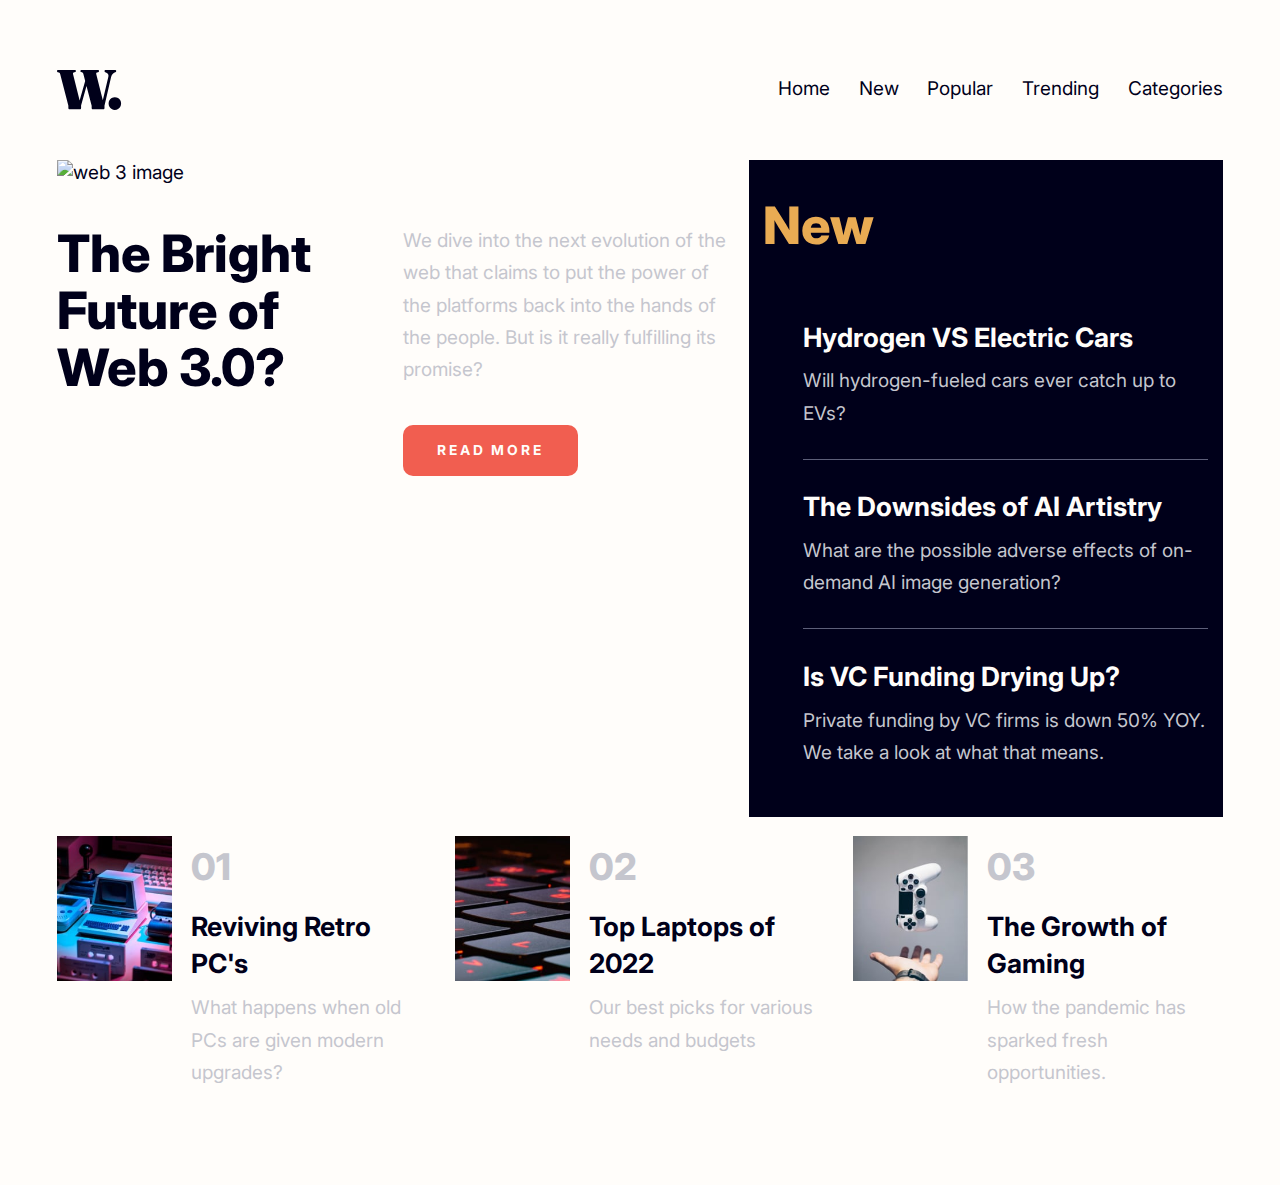
==== commit cd41dab0: "rated articles section" ====
--- a/vite-project/index.html
+++ b/vite-project/index.html
@@ -4,7 +4,7 @@
     <meta charset="UTF-8" />
     <link rel="icon" type="image/svg+xml" href="/vite.svg" />
     <meta name="viewport" content="width=device-width, initial-scale=1.0" />
-    <link rel="stylesheet" href="./style.css">
+    <link rel="stylesheet" href="./style.css" />
     <title>News Homepage</title>
   </head>
   <body>
@@ -147,28 +147,54 @@
               </div>
             </div>
           </section>
+          <section aria-labelledby="rated__articles">
+            <h2 id="rated__articles" class="sr-only">Rated Articles</h2>
+            <div class="article__wrapper">
+              <article class="top__article">
+                <img
+                  class="top__article--img"
+                  src="/assets/images/image-retro-pcs.jpg"
+                  alt="retro pc's"
+                />
+                <div class="grid--xs">
+                  <p class="article__number">01</p>
+                  <h3>
+                    <a href="#" class="site--link">Reviving Retro PC's</a>
+                  </h3>
+                  <p>What happens when old PCs are given modern upgrades?</p>
+                </div>
+              </article>
+              <article class="top__article">
+                <img
+                  class="top__article--img"
+                  src="/assets/images/image-top-laptops.jpg"
+                  alt="top laptops"
+                />
+                <div class="grid--xs">
+                  <p class="article__number">02</p>
+                  <h3>
+                    <a href="#" class="site--link">Top Laptops of 2022</a>
+                  </h3>
+                  <p>Our best picks for various needs and budgets</p>
+                </div>
+              </article>
+              <article class="top__article">
+                <img
+                  class="top__article--img"
+                  src="/assets/images/image-gaming-growth.jpg"
+                  alt="retro pc's"
+                />
+                <div class="grid--xs">
+                  <p class="article__number">03</p>
+                  <h3>
+                    <a href="#" class="site--link">The Growth of Gaming</a>
+                  </h3>
+                  <p>How the pandemic has sparked fresh opportunities.</p>
+                </div>
+              </article>
+            </div>
+          </section>
         </div>
-        <section aria-labelledby="rated__articles">
-         <h2 id="rated__articles" class="sr-only">Rated Articles</h2>
-         <div class="article__wrapper">
-          <article top__article>
-            <img class="top__article--img" src="/assets/images/image-retro-pcs.jpg" alt="retro pc's">
-            <div class="grid--xs">
-              <p class="article__number">01</p>
-              <h3><a href="#" class="site--link">Reviving Retro PC's</a></h3>
-              <p>What happens when old PCs are given modern upgrades?</p>
-            </div>
-          </article>
-          <article top__article>
-            <img class="top__article--img" src="/assets/images/image-top-laptops.jpg" alt="top laptops">
-            <div class="grid--xs">
-              <p class="article__number">02</p>
-              <h3><a href="#" class="site--link">Reviving Retro PC's</a></h3>
-              <p>What happens when old PCs are given modern upgrades?</p>
-            </div>
-          </article>
-         </div>
-        </section>
       </main>
     </div>
     <script type="module" src="/main.js"></script>
--- a/vite-project/style.css
+++ b/vite-project/style.css
@@ -219,7 +219,19 @@
 p {
   max-width: 60ch;
   line-height: 1.7;
-  color: var(--neutral-dark-gray);
+  color: var(--neutral-gray-blue);
+}
+
+.sr-only {
+  position: absolute;
+  width: 1px;
+  height: 1px;
+  padding: 0;
+  margin: -1px;
+  overflow: hidden;
+  clip: rect(0, 0, 0, 0);
+  white-space: nowrap;
+  border-width: 0;
 }
 
 /* BTN */
@@ -361,9 +373,33 @@
   margin-bottom: 0;
 }
 
+/* RATED ARTICLES SECTION */
+
+.article__wrapper {
+  display: flex;
+  flex-wrap: wrap;
+  gap: var(--space-md);
+}
+
+.top__article {
+  display: flex;
+  align-items: start;
+  gap: var(--space-sm);
+}
+
+.article__number {
+  font-size: var(--fs-600);
+  font-weight: 800;
+  color: var(--neutral-gray-blue);
+}
+
+.top__article--img {
+  width: var(--space-3xl);
+}
+
 /* MEDIA QUERIES */
 
-@media (min-width: 48rem) {
+@media (min-width: 56.25rem) {
   .body__wrapper {
     padding: var(--space-xl);
   }
@@ -386,4 +422,12 @@
   .flex--wrapper > * {
     flex: 1 1 40%;
   }
-}
+
+  [aria-labelledby="new__articles"] {
+    flex-basis: 23%;
+  }
+
+  .top__article {
+    flex: 1 1 25%;
+  }
+}
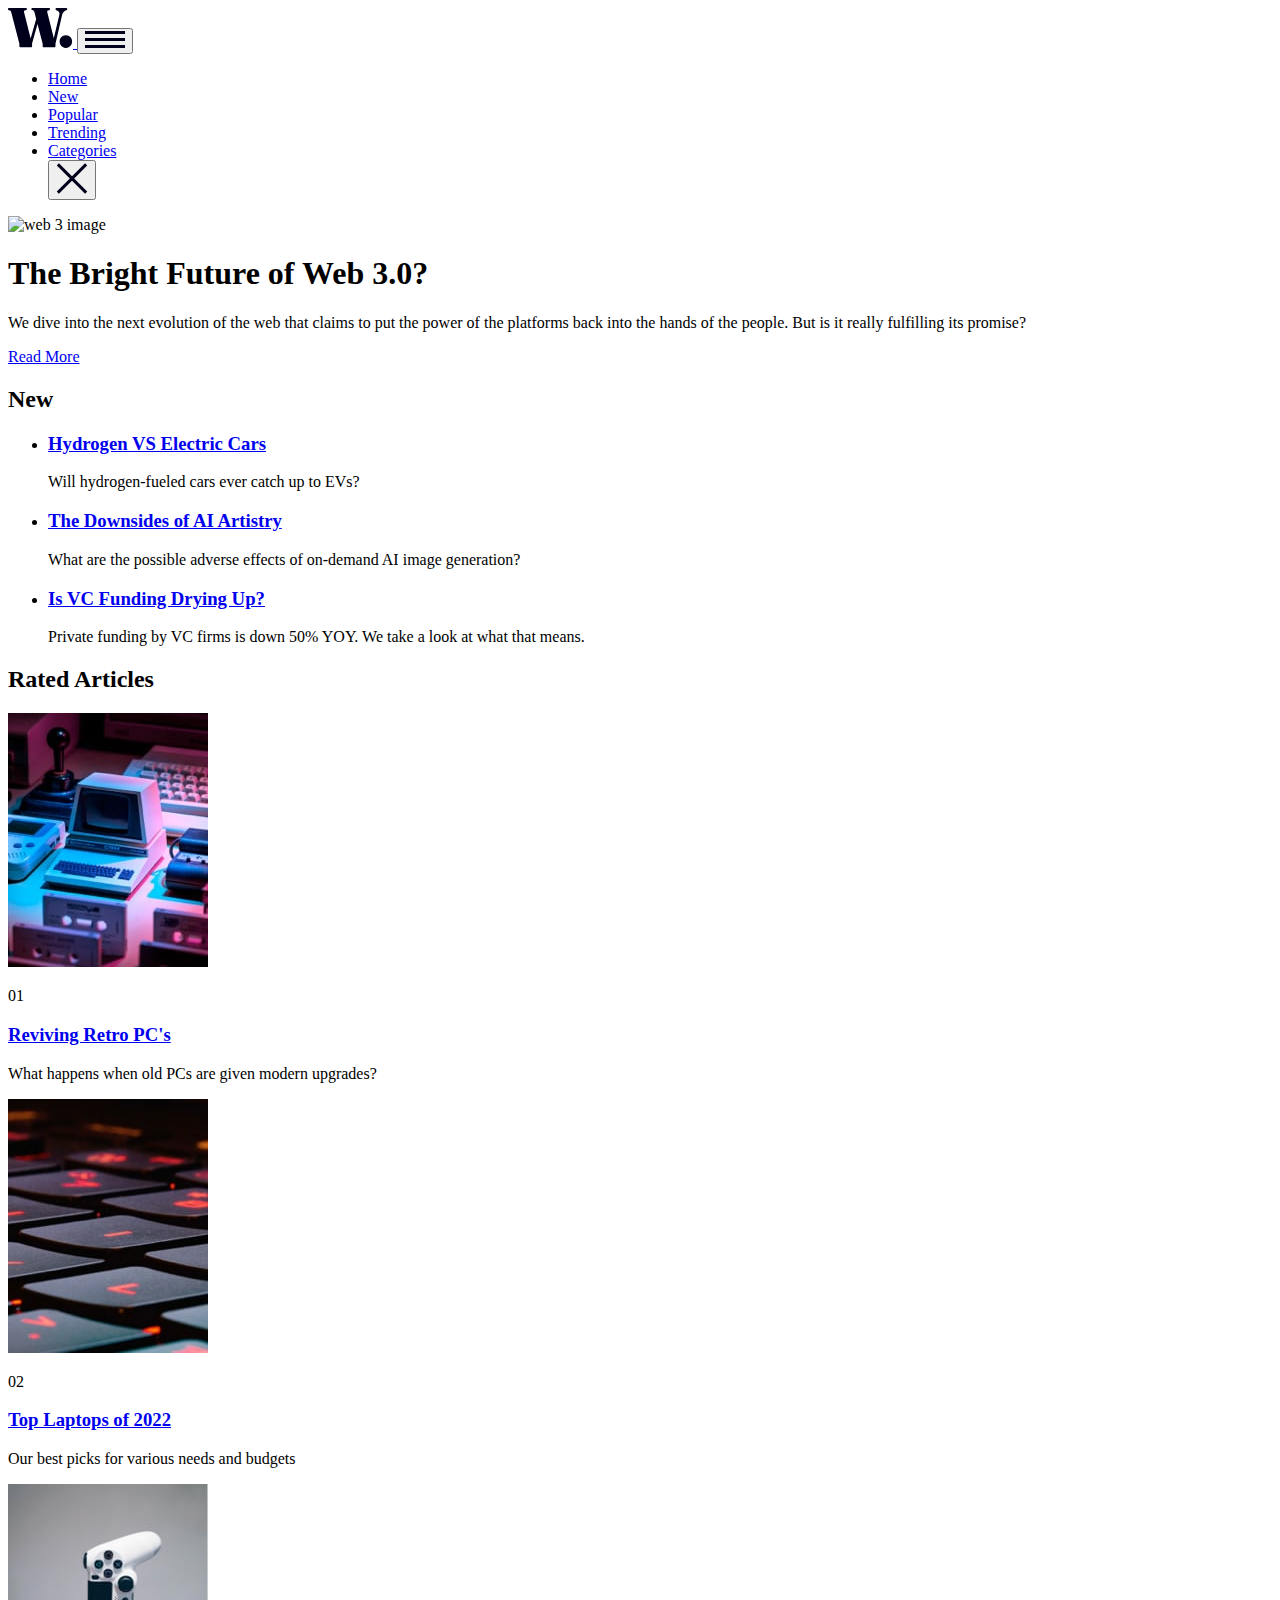
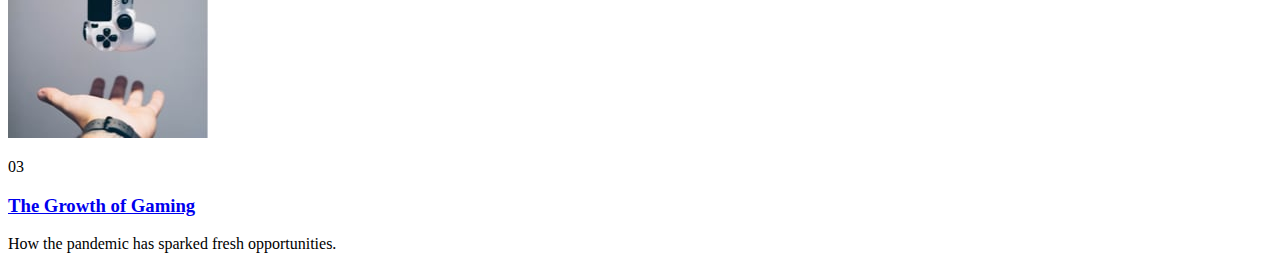
==== commit 081dfae2: "finished rated article section" ====
--- a/vite-project/index.html
+++ b/vite-project/index.html
@@ -4,7 +4,6 @@
     <meta charset="UTF-8" />
     <link rel="icon" type="image/svg+xml" href="/vite.svg" />
     <meta name="viewport" content="width=device-width, initial-scale=1.0" />
-    <link rel="stylesheet" href="./style.css" />
     <title>News Homepage</title>
   </head>
   <body>
@@ -113,7 +112,7 @@
               <h2 id="new__articles">New</h2>
               <div class="grid__sm">
                 <ul role="list" class="grid--xl">
-                  <li class="new__article grid--xs">
+                  <li class="new__article grid--sm">
                     <h3>
                       <a href="#" class="site--link site--link--alt"
                         >Hydrogen VS Electric Cars</a
@@ -156,7 +155,7 @@
                   src="/assets/images/image-retro-pcs.jpg"
                   alt="retro pc's"
                 />
-                <div class="grid--xs">
+                <div class="grid--3xs">
                   <p class="article__number">01</p>
                   <h3>
                     <a href="#" class="site--link">Reviving Retro PC's</a>
@@ -170,7 +169,7 @@
                   src="/assets/images/image-top-laptops.jpg"
                   alt="top laptops"
                 />
-                <div class="grid--xs">
+                <div class="grid--3xs">
                   <p class="article__number">02</p>
                   <h3>
                     <a href="#" class="site--link">Top Laptops of 2022</a>
@@ -184,7 +183,7 @@
                   src="/assets/images/image-gaming-growth.jpg"
                   alt="retro pc's"
                 />
-                <div class="grid--xs">
+                <div class="grid--3xs">
                   <p class="article__number">03</p>
                   <h3>
                     <a href="#" class="site--link">The Growth of Gaming</a>
